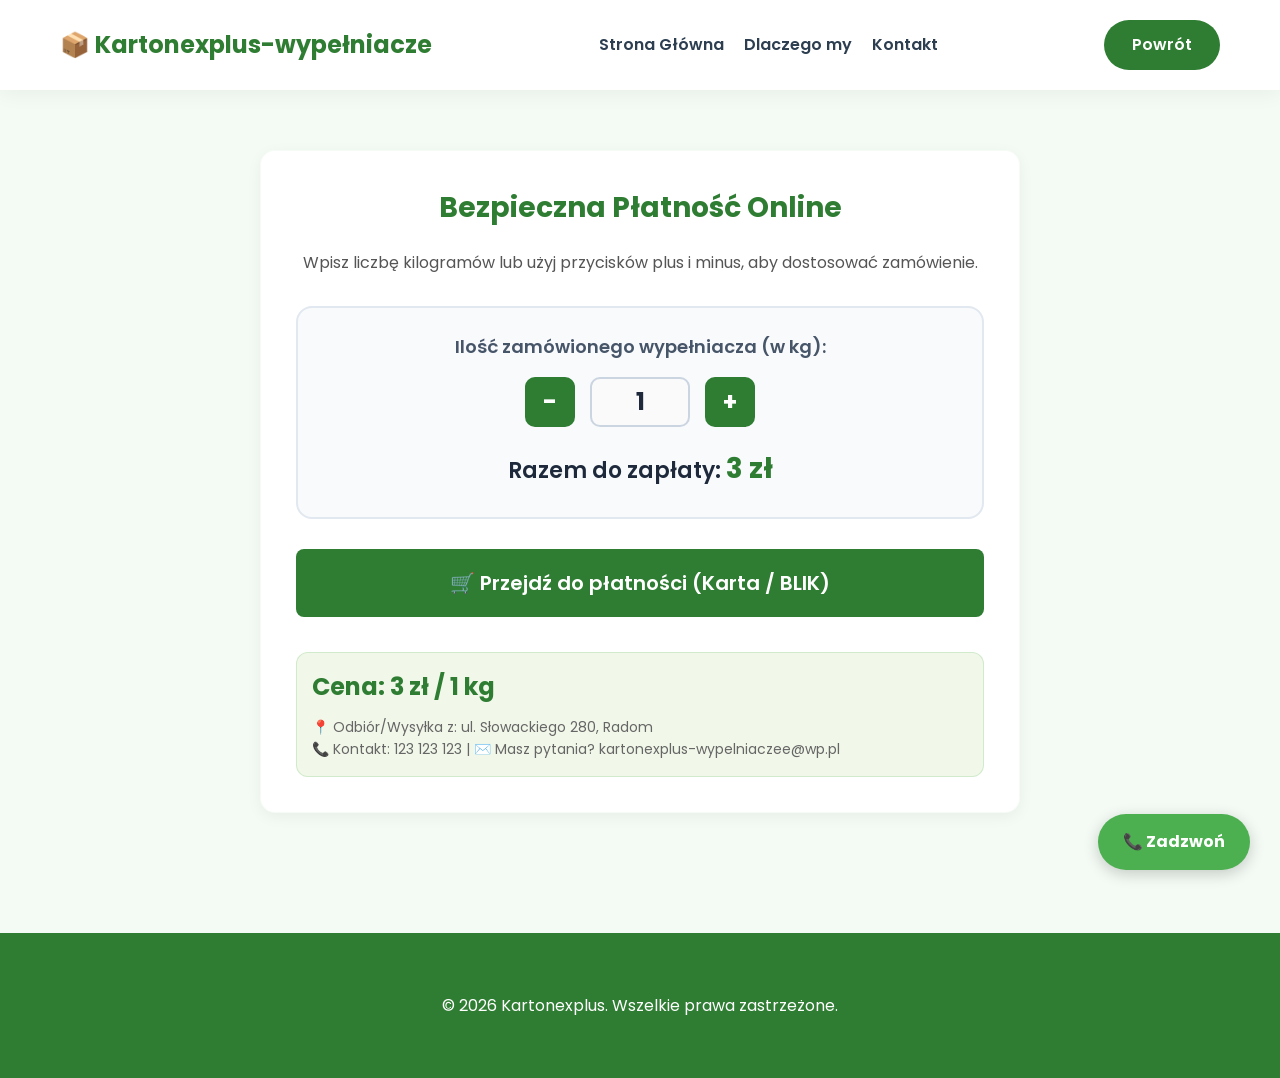
==== zamowienie.html @ 0e1ce2d4 "zamowienie.html" ====
<!DOCTYPE html>
<html lang="pl">
<head>
    <meta charset="UTF-8">
    <meta name="viewport" content="width=device-width, initial-scale=1.0">
    <title>Złóż Zamówienie - Kartonexplus</title>
    <link href="https://fonts.googleapis.com/css2?family=Poppins:wght@300;400;600;700&display=swap" rel="stylesheet">
    <link rel="stylesheet" href="style.css">
    <style>
        .qty-picker-container {
            background: #f8fafc;
            border: 2px solid #e2e8f0;
            border-radius: 16px;
            padding: 25px;
            margin: 30px 0;
        }
        .qty-title {
            font-size: 18px;
            font-weight: 600;
            color: #475569;
            margin-bottom: 15px;
        }
        .qty-wrapper {
            display: flex;
            align-items: center;
            justify-content: center;
            gap: 15px;
            margin-bottom: 20px;
        }
        .qty-control-btn {
            background-color: #2e7d32;
            color: white;
            border: none;
            width: 50px;
            height: 50px;
            border-radius: 10px;
            font-size: 24px;
            font-weight: bold;
            cursor: pointer;
            transition: all 0.2s;
            user-select: none;
        }
        .qty-control-btn:hover {
            background-color: #1b5e20;
        }
        .qty-input {
            width: 100px;
            height: 50px;
            font-size: 24px;
            font-family: 'Poppins', sans-serif;
            font-weight: 700;
            color: #1e293b;
            text-align: center;
            border: 2px solid #cbd5e1;
            border-radius: 10px;
            outline: none;
            box-sizing: border-box;
        }
        .qty-input:focus {
            border-color: #2e7d32;
        }
        .qty-input::-webkit-outer-spin-button,
        .qty-input::-webkit-inner-spin-button {
            -webkit-appearance: none;
            margin: 0;
        }
        .qty-input[type=number] {
            -moz-appearance: textfield;
        }
        .summary-text {
            font-size: 22px;
            font-weight: 600;
            color: #1e293b;
            margin-top: 15px;
        }
        .summary-text span {
            color: #2e7d32;
            font-size: 28px;
            font-weight: 700;
        }
    </style>
</head>
<body>

    <header>
        <div class="container nav-content">
            <a href="index.html" class="logo">📦 Kartonexplus-wypełniacze</a>
            <nav>
                <ul class="nav-links">
                    <li><a href="index.html">Strona Główna</a></li>
                    <li><a href="index.html#dlaczego-my">Dlaczego my</a></li>
                    <li><a href="index.html#kontakt">Kontakt</a></li>
                </ul>
            </nav>
            <a href="index.html" class="btn" style="background-color: #2e7d32 !important; color: #ffffff !important;">Powrót</a>
        </div>
    </header>

    <main class="container" style="padding: 60px 20px; max-width: 800px;">
        <div class="box animated" style="opacity: 1 !important; display: block !important; text-align: center; background: #ffffff !important; padding: 35px !important; border-radius: 15px !important; box-shadow: 0 4px 15px rgba(0,0,0,0.05) !important;">
            
            <h2>Bezpieczna Płatność Online</h2>
            <p style="margin-bottom: 20px; color: #555;">Wpisz liczbę kilogramów lub użyj przycisków plus i minus, aby dostosować zamówienie.</p>
            
            <div class="qty-picker-container">
                <div class="qty-title">Ilość zamówionego wypełniacza (w kg):</div>
                <div class="qty-wrapper">
                    <button type="button" class="qty-control-btn" onclick="changeQty(-1)">-</button>
                    <input type="number" id="weight-input" class="qty-input" value="1" min="1" max="100" oninput="validateAndCalculate()">
                    <button type="button" class="qty-control-btn" onclick="changeQty(1)">+</button>
                </div>
                <div class="summary-text">
                    Razem do zapłaty: <span id="price-display">3 zł</span>
                </div>
            </div>
            
            <!-- TUTAJ JEST TWÓJ PRAWDZIWY LINK, KTÓRY BĘDZIE DYNAMICZNIE AKTUALIZOWANY -->
            <a id="stripe-checkout-btn" href="https://buy.stripe.com/test_cNi28qbch9vNbbM4S5e7m02?quantity=1" style="display: block !important; width: 100% !important; padding: 18px 0 !important; font-size: 20px !important; font-family: 'Poppins', sans-serif !important; font-weight: 600 !important; text-decoration: none !important; text-align: center !important; background-color: #2e7d32 !important; color: #ffffff !important; border-radius: 8px !important; box-sizing: border-box !important; margin: 25px 0 !important; border: none !important; cursor: pointer !important; transition: background 0.3s !important;">
                🛒 Przejdź do płatności (Karta / BLIK)
            </a>

            <div style="background-color: #f1f8e9 !important; padding: 15px !important; border-radius: 12px !important; margin-top: 35px !important; border: 1px solid rgba(76, 175, 80, 0.2) !important; text-align: left !important;">
                <div class="price-tag" style="margin: 0 !important; display: block !important; border: none !important; background: transparent !important; padding: 0 !important; font-weight: bold !important; font-size: 24px !important; color: #2e7d32 !important;">Cena: 3 zł / 1 kg</div>
                <div style="margin-top: 10px !important; font-size: 14px !important; color: #666 !important; line-height: 1.6 !important;">
                    <span>📍 Odbiór/Wysyłka z: ul. Słowackiego 280, Radom</span><br>
                    <span>📞 Kontakt: 123 123 123 | ✉️ Masz pytania? kartonexplus-wypelniaczee@wp.pl</span>
                </div>
            </div>
            
        </div>
    </main>

    <a href="tel:123123123" class="float-btn">📞 Zadzwoń</a>

    <footer>
        <div class="container" style="text-align: center; padding: 20px 0;">
            <p>© 2026 Kartonexplus. Wszelkie prawa zastrzeżone.</p>
        </div>
    </footer>

    <script>
        const pricePerKg = 3;
        // TWÓJ JEDYNY, DZIAŁAJĄCY LINK STRIPE
        const baseStripeUrl = "https://buy.stripe.com/test_cNi28qbch9vNbbM4S5e7m02";
        const input = document.getElementById('weight-input');

        function changeQty(amount) {
            let currentVal = parseInt(input.value) || 0;
            let newVal = currentVal + amount;
            
            if (newVal >= 1) {
                input.value = newVal;
                updatePageAndLink(newVal);
            }
        }

        function validateAndCalculate() {
            let currentVal = parseInt(input.value);
            
            if (isNaN(currentVal) || currentVal < 1) {
                updatePageAndLink(1);
                return;
            }
            
            updatePageAndLink(currentVal);
        }

        function updatePageAndLink(quantity) {
            // Aktualizuje cenę tekstową na stronie
            document.getElementById('price-display').innerText = (quantity * pricePerKg) + " zł";
            // Dokleja bezpiecznie ?quantity=X do Twojego JEDYNEGO linku
            document.getElementById('stripe-checkout-btn').href = baseStripeUrl + "?quantity=" + quantity;
        }
    </script>

</body>
</html>
---- style.css ----
/* Definicja kolorów zielono-białych jako zmienne systemowe */
:root {
    --primary-green: #4CAF50;    /* Jasny, żywy zielony do akcentów i przycisków */
    --dark-green: #2E7D32;       /* Ciemny zielony do nagłówków i stopki */
    --light-green: #F4FBF4;      /* Bardzo delikatne, czyste, zielonkawo-białe tło strony */
    --text-dark: #2C3E50;        /* Elegancki ciemny kolor tekstu */
    --white: #ffffff;            /* Czysta biel kart i menu */
}

/* Reset marginesów i podstawowe ustawienia pudełkowe */
* {
    margin: 0;
    padding: 0;
    box-sizing: border-box;
    font-family: 'Poppins', sans-serif;
}

body {
    background-color: var(--light-green);
    color: var(--text-dark);
    line-height: 1.6;
}

/* Kontener wyrównujący zawartość do środka ekranu */
.container {
    max-width: 1200px;
    margin: 0 auto;
    padding: 0 20px;
}

/* Główne style animacji wejścia (Płynne wyłanianie z dołu) */
@keyframes fadeIn {
    from { 
        opacity: 0; 
        transform: translateY(30px); 
    }
    to { 
        opacity: 1; 
        transform: translateY(0); 
    }
}

.animated {
    opacity: 0;
    animation: fadeIn 1.2s cubic-bezier(0.16, 1, 0.3, 1) forwards;
}

/* Nagłówek strony (Menu) */
header {
    background-color: var(--white);
    padding: 20px 0;
    box-shadow: 0 4px 20px rgba(0, 0, 0, 0.05);
    position: sticky;
    top: 0;
    z-index: 100;
}

.nav-content {
    display: flex;
    justify-content: space-between;
    align-items: center;
}

.logo {
    font-size: 24px;
    font-weight: 700;
    color: var(--dark-green);
    text-decoration: none;
}

/* Profesjonalne przyciski z animacją powiększenia i cieniem */
.btn {
    background-color: var(--primary-green);
    color: var(--white);
    padding: 12px 28px;
    border: none;
    border-radius: 30px;
    font-weight: 600;
    cursor: pointer;
    text-decoration: none;
    transition: all 0.3s ease;
    display: inline-block;
    text-align: center;
}

.btn:hover {
    background-color: var(--dark-green);
    transform: translateY(-3px) scale(1.03);
    box-shadow: 0 6px 20px rgba(76, 175, 80, 0.4);
}

/* Sekcja Główna - Układ dwukolumnowy (Tekst + Duże Zdjęcie) */
.hero {
    display: flex;
    align-items: center;
    justify-content: space-between;
    padding: 80px 0;
    gap: 50px;
}

.hero-text {
    flex: 1;
}

.hero-text h1 {
    font-size: 46px;
    color: var(--dark-green);
    margin-bottom: 20px;
    line-height: 1.2;
    font-weight: 700;
}

.hero-text p {
    font-size: 18px;
    margin-bottom: 35px;
    color: #555;
}

.hero-image {
    flex: 1;
    border-radius: 24px;
    overflow: hidden;
    box-shadow: 0 15px 35px rgba(46, 125, 50, 0.15);
}

.hero-image img {
    width: 100%;
    height: 450px;
    object-fit: cover;
    display: block;
    transition: transform 0.6s ease;
}

.hero-image:hover img {
    transform: scale(1.05);
}

/* Sekcja Trzech Kart Zalet (Cechy produktu) */
.features {
    display: grid;
    grid-template-columns: repeat(auto-fit, minmax(300px, 1fr));
    gap: 30px;
    padding: 60px 0;
}

.feature-card {
    background: var(--white);
    padding: 40px 30px;
    border-radius: 20px;
    box-shadow: 0 8px 25px rgba(0,0,0,0.03);
    text-align: center;
    transition: all 0.3s ease;
    border: 1px solid rgba(76, 175, 80, 0.05);
}

.feature-card:hover {
    transform: translateY(-10px);
    box-shadow: 0 15px 35px rgba(46, 125, 50, 0.1);
    border-color: var(--primary-green);
}

.feature-icon {
    font-size: 45px;
    margin-bottom: 20px;
}

.feature-card h3 {
    color: var(--dark-green);
    margin-bottom: 15px;
    font-size: 22px;
}

/* Stylizacja Sekcji Galerii Produktów */
.gallery {
    padding: 60px 0;
}

.gallery h2 {
    text-align: center;
    color: var(--dark-green);
    font-size: 32px;
    margin-bottom: 10px;
}

.gallery-grid {
    display: grid;
    grid-template-columns: repeat(2, 1fr);
    gap: 20px;
    margin-top: 30px;
}

@media (min-width: 768px) {
    .gallery-grid {
        grid-template-columns: repeat(4, 1fr);
    }
}

.gallery-item {
    border-radius: 16px;
    overflow: hidden;
    box-shadow: 0 8px 20px rgba(0,0,0,0.06);
    height: 220px;
    transition: all 0.3s ease;
}

.gallery-item img {
    width: 100%;
    height: 100%;
    object-fit: cover;
    display: block;
    transition: transform 0.4s ease;
}

.gallery-item:hover {
    transform: translateY(-5px);
    box-shadow: 0 12px 25px rgba(46, 125, 50, 0.15);
}

.gallery-item:hover img {
    transform: scale(1.08);
}

/* Sekcja Formularza i Kontaktu (Grid 50/50) */
.offer-contact-section {
    display: grid;
    grid-template-columns: 1fr 1fr;
    gap: 50px;
    padding: 80px 0;
}

.box {
    background: var(--white);
    padding: 45px;
    border-radius: 24px;
    box-shadow: 0 10px 35px rgba(0,0,0,0.04);
    border: 1px solid rgba(76, 175, 80, 0.05);
}

.box h2 {
    color: var(--dark-green);
    font-size: 28px;
    margin-bottom: 20px;
}

.price-tag {
    font-size: 38px;
    font-weight: 700;
    color: var(--primary-green);
    margin: 20px 0;
    background: var(--light-green);
    display: inline-block;
    padding: 5px 20px;
    border-radius: 12px;
    border-left: 5px solid var(--primary-green);
}

/* Pola tekstowe formularza */
form {
    display: flex;
    flex-direction: column;
    gap: 15px;
    margin-top: 25px;
}

input, textarea {
    width: 100%;
    padding: 14px;
    border: 1px solid #E2E8F0;
    border-radius: 10px;
    font-family: inherit;
    font-size: 15px;
    background-color: #FAFAFA;
    transition: all 0.3s ease;
}

input:focus, textarea:focus {
    outline: none;
    border-color: var(--primary-green);
    background-color: var(--white);
    box-shadow: 0 0 0 3px rgba(76, 175, 80, 0.15);
}

/* Detale kontaktowe i wizualna sekcja adresu */
.contact-details p {
    margin-bottom: 20px;
    font-size: 18px;
    color: var(--text-dark);
}

.map-placeholder {
    margin-top: 35px;
    border-radius: 16px;
    padding: 25px;
    background-color: var(--light-green);
    border: 1px dashed var(--primary-green);
    display: flex;
    align-items: center;
    gap: 20px;
}

.map-icon {
    font-size: 35px;
}

/* Stopka strony */
footer {
    background-color: var(--dark-green);
    color: var(--white);
    text-align: center;
    padding: 40px 0;
    margin-top: 60px;
}

/* Pelna RWD - świetny wygląd na telefonach komórkowych */
@media (max-width: 992px) {
    .hero {
        flex-direction: column;
        padding: 40px 0;
        text-align: center;
    }
    .hero-image img {
        height: 300px;
    }
    .offer-contact-section {
        grid-template-columns: 1fr;
        gap: 30px;
    }
    .hero-text h1 {
        font-size: 36px;
    }
}
/* Nawigacja */
.nav-links { display: flex; list-style: none; gap: 20px; }
.nav-links a { text-decoration: none; color: var(--text-dark); font-weight: 600; }

/* Sekcje dodatkowe */
.steps-grid { display: flex; justify-content: space-around; padding: 40px 0; }
.step { text-align: center; }
.step span { display: block; font-size: 30px; color: var(--primary-green); font-weight: 700; }

table { width: 100%; border-collapse: collapse; margin-top: 20px; background: white; }
table, th, td { border: 1px solid #ddd; padding: 15px; text-align: center; }

/* Mapa */
.map-container { margin-top: 20px; border-radius: 16px; overflow: hidden; }

/* Przycisk pływający */
.float-btn {
    position: fixed; bottom: 30px; right: 30px;
    background: var(--primary-green); color: white;
    padding: 15px 25px; border-radius: 50px;
    text-decoration: none; font-weight: bold;
    box-shadow: 0 4px 15px rgba(0,0,0,0.2); z-index: 999;
}
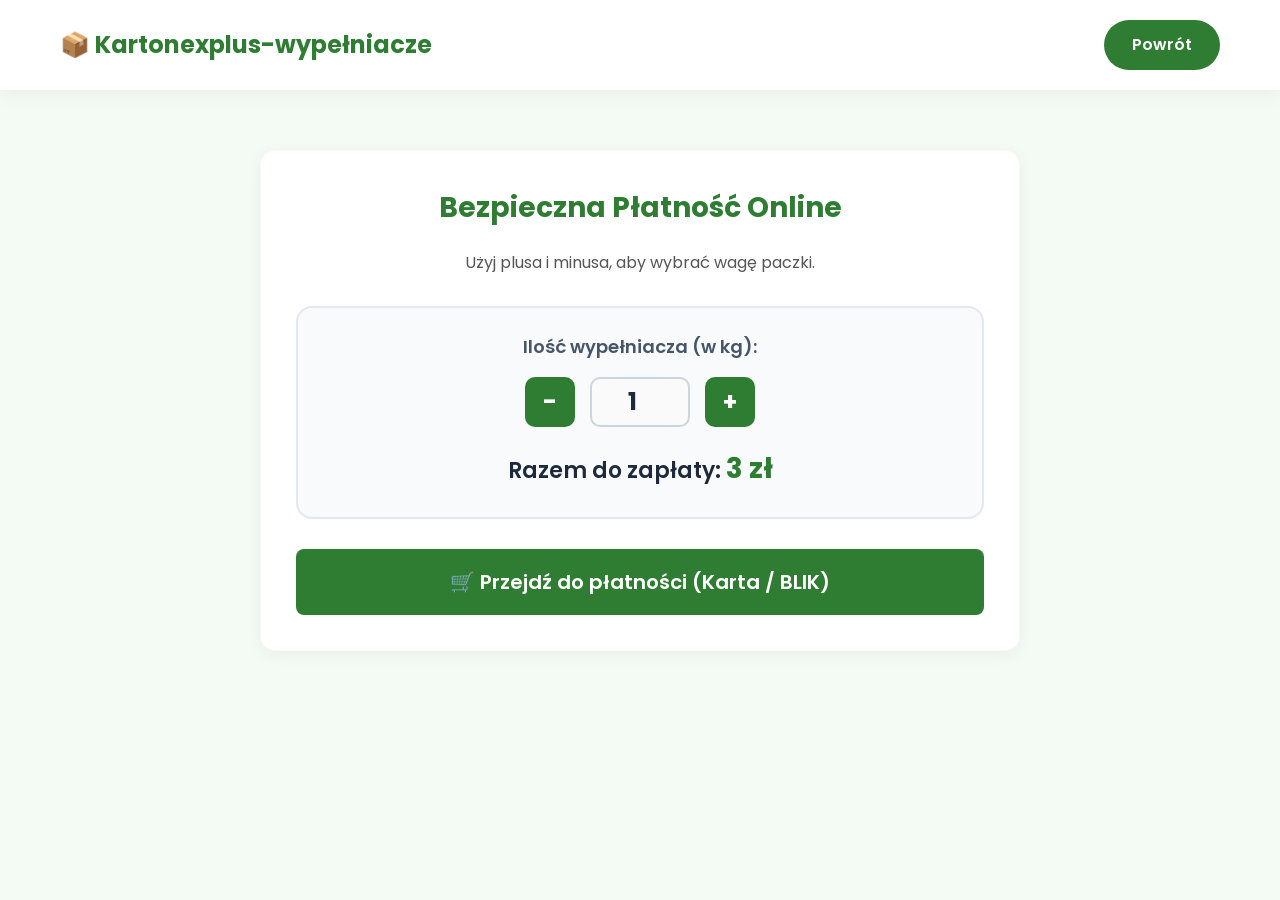
==== commit 98bab6d0: "zamowienie.html" ====
--- a/zamowienie.html
+++ b/zamowienie.html
@@ -14,70 +14,18 @@
             padding: 25px;
             margin: 30px 0;
         }
-        .qty-title {
-            font-size: 18px;
-            font-weight: 600;
-            color: #475569;
-            margin-bottom: 15px;
-        }
-        .qty-wrapper {
-            display: flex;
-            align-items: center;
-            justify-content: center;
-            gap: 15px;
-            margin-bottom: 20px;
-        }
+        .qty-title { font-size: 18px; font-weight: 600; color: #475569; margin-bottom: 15px; }
+        .qty-wrapper { display: flex; align-items: center; justify-content: center; gap: 15px; margin-bottom: 20px; }
         .qty-control-btn {
-            background-color: #2e7d32;
-            color: white;
-            border: none;
-            width: 50px;
-            height: 50px;
-            border-radius: 10px;
-            font-size: 24px;
-            font-weight: bold;
-            cursor: pointer;
-            transition: all 0.2s;
-            user-select: none;
-        }
-        .qty-control-btn:hover {
-            background-color: #1b5e20;
+            background-color: #2e7d32; color: white; border: none; width: 50px; height: 50px;
+            border-radius: 10px; font-size: 24px; font-weight: bold; cursor: pointer;
         }
         .qty-input {
-            width: 100px;
-            height: 50px;
-            font-size: 24px;
-            font-family: 'Poppins', sans-serif;
-            font-weight: 700;
-            color: #1e293b;
-            text-align: center;
-            border: 2px solid #cbd5e1;
-            border-radius: 10px;
-            outline: none;
-            box-sizing: border-box;
+            width: 100px; height: 50px; font-size: 24px; font-family: 'Poppins', sans-serif;
+            font-weight: 700; color: #1e293b; text-align: center; border: 2px solid #cbd5e1; border-radius: 10px;
         }
-        .qty-input:focus {
-            border-color: #2e7d32;
-        }
-        .qty-input::-webkit-outer-spin-button,
-        .qty-input::-webkit-inner-spin-button {
-            -webkit-appearance: none;
-            margin: 0;
-        }
-        .qty-input[type=number] {
-            -moz-appearance: textfield;
-        }
-        .summary-text {
-            font-size: 22px;
-            font-weight: 600;
-            color: #1e293b;
-            margin-top: 15px;
-        }
-        .summary-text span {
-            color: #2e7d32;
-            font-size: 28px;
-            font-weight: 700;
-        }
+        .summary-text { font-size: 22px; font-weight: 600; color: #1e293b; margin-top: 15px; }
+        .summary-text span { color: #2e7d32; font-size: 28px; font-weight: 700; }
     </style>
 </head>
 <body>
@@ -85,28 +33,21 @@
     <header>
         <div class="container nav-content">
             <a href="index.html" class="logo">📦 Kartonexplus-wypełniacze</a>
-            <nav>
-                <ul class="nav-links">
-                    <li><a href="index.html">Strona Główna</a></li>
-                    <li><a href="index.html#dlaczego-my">Dlaczego my</a></li>
-                    <li><a href="index.html#kontakt">Kontakt</a></li>
-                </ul>
-            </nav>
             <a href="index.html" class="btn" style="background-color: #2e7d32 !important; color: #ffffff !important;">Powrót</a>
         </div>
     </header>
 
     <main class="container" style="padding: 60px 20px; max-width: 800px;">
-        <div class="box animated" style="opacity: 1 !important; display: block !important; text-align: center; background: #ffffff !important; padding: 35px !important; border-radius: 15px !important; box-shadow: 0 4px 15px rgba(0,0,0,0.05) !important;">
+        <div class="box" style="text-align: center; background: #ffffff; padding: 35px; border-radius: 15px; box-shadow: 0 4px 15px rgba(0,0,0,0.05);">
             
             <h2>Bezpieczna Płatność Online</h2>
-            <p style="margin-bottom: 20px; color: #555;">Wpisz liczbę kilogramów lub użyj przycisków plus i minus, aby dostosować zamówienie.</p>
+            <p style="color: #555;">Użyj plusa i minusa, aby wybrać wagę paczki.</p>
             
             <div class="qty-picker-container">
-                <div class="qty-title">Ilość zamówionego wypełniacza (w kg):</div>
+                <div class="qty-title">Ilość wypełniacza (w kg):</div>
                 <div class="qty-wrapper">
                     <button type="button" class="qty-control-btn" onclick="changeQty(-1)">-</button>
-                    <input type="number" id="weight-input" class="qty-input" value="1" min="1" max="100" oninput="validateAndCalculate()">
+                    <input type="number" id="weight-input" class="qty-input" value="1" min="1" max="10" readonly>
                     <button type="button" class="qty-control-btn" onclick="changeQty(1)">+</button>
                 </div>
                 <div class="summary-text">
@@ -114,64 +55,48 @@
                 </div>
             </div>
             
-            <!-- TUTAJ JEST TWÓJ PRAWDZIWY LINK, KTÓRY BĘDZIE DYNAMICZNIE AKTUALIZOWANY -->
-            <a id="stripe-checkout-btn" href="https://buy.stripe.com/test_cNi28qbch9vNbbM4S5e7m02?quantity=1" style="display: block !important; width: 100% !important; padding: 18px 0 !important; font-size: 20px !important; font-family: 'Poppins', sans-serif !important; font-weight: 600 !important; text-decoration: none !important; text-align: center !important; background-color: #2e7d32 !important; color: #ffffff !important; border-radius: 8px !important; box-sizing: border-box !important; margin: 25px 0 !important; border: none !important; cursor: pointer !important; transition: background 0.3s !important;">
+            <button type="button" onclick="redirectToStripe()" style="display: block; width: 100%; padding: 18px 0; font-size: 20px; font-family: 'Poppins', sans-serif; font-weight: 600; background-color: #2e7d32; color: #ffffff; border-radius: 8px; border: none; cursor: pointer;">
                 🛒 Przejdź do płatności (Karta / BLIK)
-            </a>
-
-            <div style="background-color: #f1f8e9 !important; padding: 15px !important; border-radius: 12px !important; margin-top: 35px !important; border: 1px solid rgba(76, 175, 80, 0.2) !important; text-align: left !important;">
-                <div class="price-tag" style="margin: 0 !important; display: block !important; border: none !important; background: transparent !important; padding: 0 !important; font-weight: bold !important; font-size: 24px !important; color: #2e7d32 !important;">Cena: 3 zł / 1 kg</div>
-                <div style="margin-top: 10px !important; font-size: 14px !important; color: #666 !important; line-height: 1.6 !important;">
-                    <span>📍 Odbiór/Wysyłka z: ul. Słowackiego 280, Radom</span><br>
-                    <span>📞 Kontakt: 123 123 123 | ✉️ Masz pytania? kartonexplus-wypelniaczee@wp.pl</span>
-                </div>
-            </div>
+            </button>
             
         </div>
     </main>
 
-    <a href="tel:123123123" class="float-btn">📞 Zadzwoń</a>
-
-    <footer>
-        <div class="container" style="text-align: center; padding: 20px 0;">
-            <p>© 2026 Kartonexplus. Wszelkie prawa zastrzeżone.</p>
-        </div>
-    </footer>
-
     <script>
-        const pricePerKg = 3;
-        // TWÓJ JEDYNY, DZIAŁAJĄCY LINK STRIPE
-        const baseStripeUrl = "https://buy.stripe.com/test_cNi28qbch9vNbbM4S5e7m02";
         const input = document.getElementById('weight-input');
 
+        // !!! TUTAJ WKLEJASZ SWOJE LINKI ZE STRIPE !!!
+        const stripeLinks = {
+            1: "https://buy.stripe.com/test_cNi28qbch9vNbbM4S5e7m02", // Twój obecny link na 3zł
+            2: "TUTAJ_LINK_DLA_2KG", 
+            3: "TUTAJ_LINK_DLA_3KG",
+            4: "TUTAJ_LINK_DLA_4KG",
+            5: "TUTAJ_LINK_DLA_5KG",
+            6: "TUTAJ_LINK_DLA_6KG",
+            7: "https://buy.stripe.com/test_dRmeVc4NT0Zh5Rs3O1e7m03",
+            8: "TUTAJ_LINK_DLA_8KG",
+            9: "TUTAJ_LINK_DLA_9KG",
+            10: "TUTAJ_LINK_DLA_10KG"
+        };
+
         function changeQty(amount) {
-            let currentVal = parseInt(input.value) || 0;
+            let currentVal = parseInt(input.value) || 1;
             let newVal = currentVal + amount;
-            
-            if (newVal >= 1) {
+            if (newVal >= 1 && newVal <= 10) {
                 input.value = newVal;
-                updatePageAndLink(newVal);
+                document.getElementById('price-display').innerText = (newVal * 3) + " zł";
             }
         }
 
-        function validateAndCalculate() {
-            let currentVal = parseInt(input.value);
-            
-            if (isNaN(currentVal) || currentVal < 1) {
-                updatePageAndLink(1);
-                return;
+        function redirectToStripe() {
+            let qty = input.value;
+            let url = stripeLinks[qty];
+            if(url && url !== "TUTAJ_LINK_DLA_2KG") {
+                window.location.href = url;
+            } else {
+                alert("Ten krok wymaga wklejenia właściwego linku Stripe dla " + qty + " kg w kodzie strony!");
             }
-            
-            updatePageAndLink(currentVal);
-        }
-
-        function updatePageAndLink(quantity) {
-            // Aktualizuje cenę tekstową na stronie
-            document.getElementById('price-display').innerText = (quantity * pricePerKg) + " zł";
-            // Dokleja bezpiecznie ?quantity=X do Twojego JEDYNEGO linku
-            document.getElementById('stripe-checkout-btn').href = baseStripeUrl + "?quantity=" + quantity;
         }
     </script>
-
 </body>
 </html>
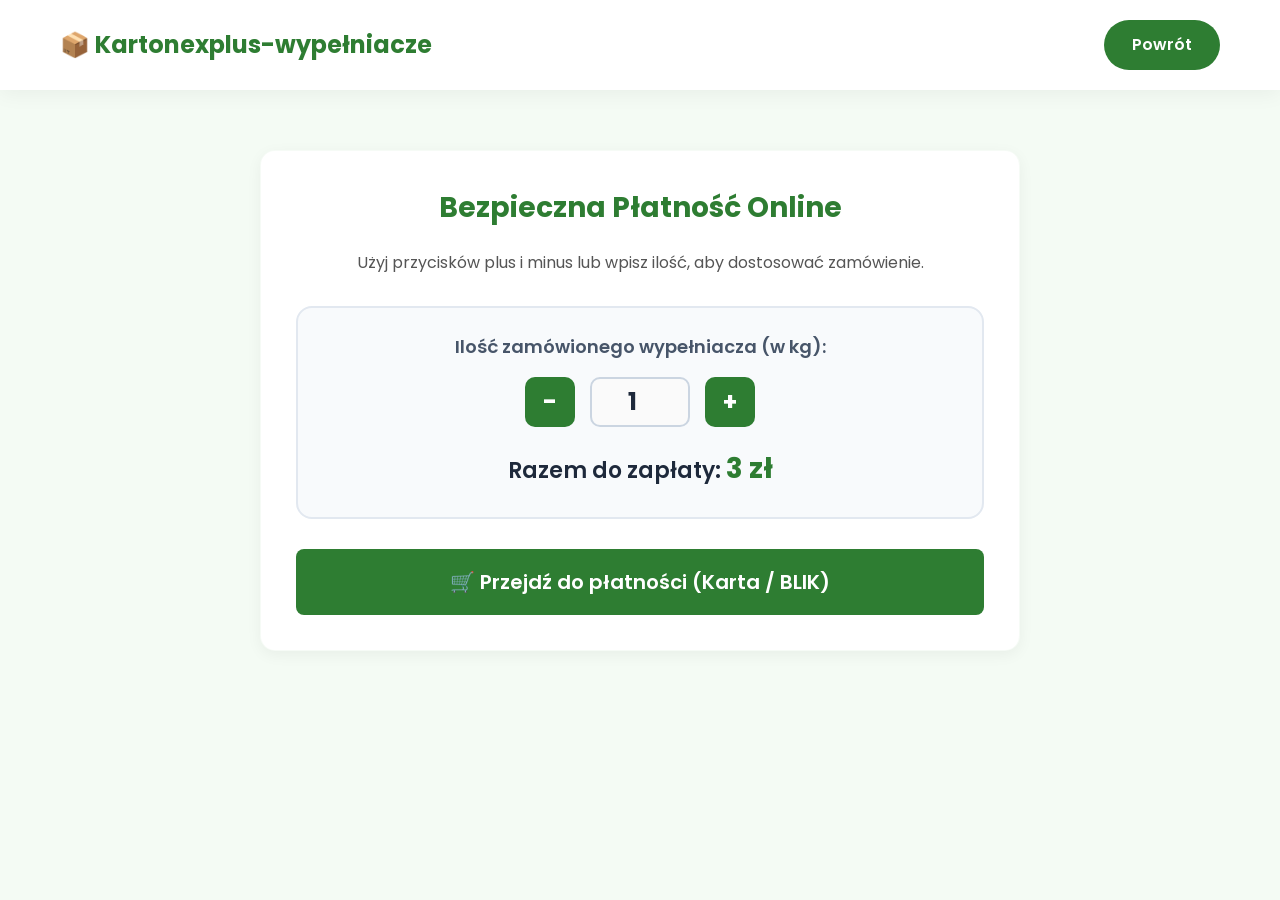
==== commit 7c136afc: "zamowienie.html" ====
--- a/zamowienie.html
+++ b/zamowienie.html
@@ -18,8 +18,9 @@
         .qty-wrapper { display: flex; align-items: center; justify-content: center; gap: 15px; margin-bottom: 20px; }
         .qty-control-btn {
             background-color: #2e7d32; color: white; border: none; width: 50px; height: 50px;
-            border-radius: 10px; font-size: 24px; font-weight: bold; cursor: pointer;
+            border-radius: 10px; font-size: 24px; font-weight: bold; cursor: pointer; user-select: none;
         }
+        .qty-control-btn:hover { background-color: #1b5e20; }
         .qty-input {
             width: 100px; height: 50px; font-size: 24px; font-family: 'Poppins', sans-serif;
             font-weight: 700; color: #1e293b; text-align: center; border: 2px solid #cbd5e1; border-radius: 10px;
@@ -41,13 +42,13 @@
         <div class="box" style="text-align: center; background: #ffffff; padding: 35px; border-radius: 15px; box-shadow: 0 4px 15px rgba(0,0,0,0.05);">
             
             <h2>Bezpieczna Płatność Online</h2>
-            <p style="color: #555;">Użyj plusa i minusa, aby wybrać wagę paczki.</p>
+            <p style="color: #555;">Użyj przycisków plus i minus lub wpisz ilość, aby dostosować zamówienie.</p>
             
             <div class="qty-picker-container">
-                <div class="qty-title">Ilość wypełniacza (w kg):</div>
+                <div class="qty-title">Ilość zamówionego wypełniacza (w kg):</div>
                 <div class="qty-wrapper">
                     <button type="button" class="qty-control-btn" onclick="changeQty(-1)">-</button>
-                    <input type="number" id="weight-input" class="qty-input" value="1" min="1" max="10" readonly>
+                    <input type="number" id="weight-input" class="qty-input" value="1" min="1" max="10" oninput="validateAndCalculate()">
                     <button type="button" class="qty-control-btn" onclick="changeQty(1)">+</button>
                 </div>
                 <div class="summary-text">
@@ -65,15 +66,15 @@
     <script>
         const input = document.getElementById('weight-input');
 
-        // !!! TUTAJ WKLEJASZ SWOJE LINKI ZE STRIPE !!!
+        // TUTAJ SĄ TWOJE LINKI - PODMIEŃ POZOSTAŁE TEKSTY NA PRAWDZIWE LINKI ZE STRIPE
         const stripeLinks = {
-            1: "https://buy.stripe.com/test_cNi28qbch9vNbbM4S5e7m02", // Twój obecny link na 3zł
+            1: "https://buy.stripe.com/test_cNi28qbch9vNbbM4S5e7m02", // Link dla 1 kg (3 zł)
             2: "TUTAJ_LINK_DLA_2KG", 
             3: "TUTAJ_LINK_DLA_3KG",
             4: "TUTAJ_LINK_DLA_4KG",
             5: "TUTAJ_LINK_DLA_5KG",
             6: "TUTAJ_LINK_DLA_6KG",
-            7: "https://buy.stripe.com/test_dRmeVc4NT0Zh5Rs3O1e7m03",
+            7: "https://buy.stripe.com/test_dRmeVc4NT0Zh5Rs3O1e7m03", // TWÓJ AKTUALNY LINK DLA 7 KG (21 zł)
             8: "TUTAJ_LINK_DLA_8KG",
             9: "TUTAJ_LINK_DLA_9KG",
             10: "TUTAJ_LINK_DLA_10KG"
@@ -88,13 +89,23 @@
             }
         }
 
+        function validateAndCalculate() {
+            let currentVal = parseInt(input.value);
+            if (isNaN(currentVal) || currentVal < 1) currentVal = 1;
+            if (currentVal > 10) currentVal = 10;
+            input.value = currentVal;
+            document.getElementById('price-display').innerText = (currentVal * 3) + " zł";
+        }
+
         function redirectToStripe() {
             let qty = input.value;
             let url = stripeLinks[qty];
-            if(url && url !== "TUTAJ_LINK_DLA_2KG") {
+            
+            // Jeśli link zaczyna się od http (czyli go wkleiłeś), przekieruj
+            if(url && url.startsWith("http")) {
                 window.location.href = url;
             } else {
-                alert("Ten krok wymaga wklejenia właściwego linku Stripe dla " + qty + " kg w kodzie strony!");
+                alert("Najpierw musisz dodać w kodzie strony link Stripe dla " + qty + " kg!");
             }
         }
     </script>
